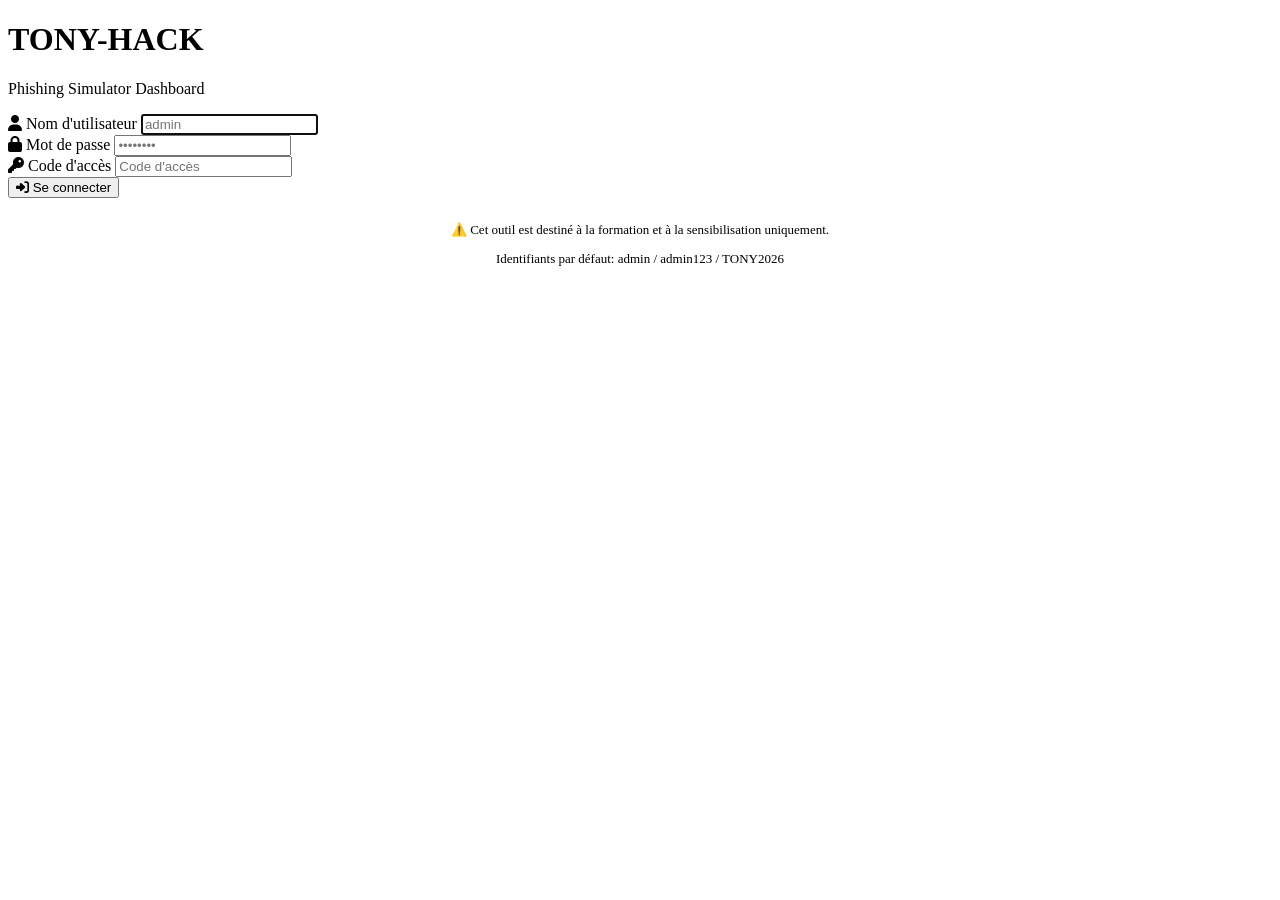
==== templates/auth/login.html @ c16cb089 "TONY-HACK - Version initiale" ====
<!DOCTYPE html>
<html lang="fr">
<head>
    <meta charset="UTF-8">
    <meta name="viewport" content="width=device-width, initial-scale=1.0">
    <title>TONY-HACK | Connexion</title>
    <link rel="stylesheet" href="{{ url_for('static', filename='css/style.css') }}">
    <link rel="stylesheet" href="https://cdnjs.cloudflare.com/ajax/libs/font-awesome/6.4.0/css/all.min.css">
</head>
<body>
    <div class="login-container">
        <div class="login-box">
            <div class="login-logo">
                <h1>TONY-HACK</h1>
                <p>Phishing Simulator Dashboard</p>
            </div>
            
            <form id="loginForm">
                <div class="form-group">
                    <label><i class="fas fa-user"></i> Nom d'utilisateur</label>
                    <input type="text" name="username" placeholder="admin" required autofocus>
                </div>
                
                <div class="form-group">
                    <label><i class="fas fa-lock"></i> Mot de passe</label>
                    <input type="password" name="password" placeholder="••••••••" required>
                </div>
                
                <div class="form-group">
                    <label><i class="fas fa-key"></i> Code d'accès</label>
                    <input type="password" name="access_code" placeholder="Code d'accès" required>
                </div>
                
                <button type="submit" class="btn btn-primary w-full">
                    <i class="fas fa-sign-in-alt"></i> Se connecter
                </button>
            </form>
            
            <div style="margin-top: 24px; text-align: center; color: var(--text-secondary); font-size: 13px;">
                <p>⚠️ Cet outil est destiné à la formation et à la sensibilisation uniquement.</p>
                <p style="margin-top: 8px;">Identifiants par défaut: admin / admin123 / TONY2026</p>
            </div>
        </div>
    </div>
    
    <div class="toast-container" id="toastContainer"></div>
    
    <script>
        document.getElementById('loginForm').addEventListener('submit', async (e) => {
            e.preventDefault();
            
            const formData = new FormData(e.target);
            
            try {
                const response = await fetch('/login', {
                    method: 'POST',
                    body: formData
                });
                
                const data = await response.json();
                
                if (data.success) {
                    showToast('Connexion réussie !', 'Redirection...', 'success');
                    setTimeout(() => {
                        window.location.href = data.redirect;
                    }, 1000);
                } else {
                    showToast('Erreur', data.message, 'error');
                }
            } catch (error) {
                showToast('Erreur', 'Une erreur est survenue', 'error');
            }
        });
        
        function showToast(title, message, type = 'info') {
            const container = document.getElementById('toastContainer');
            const toast = document.createElement('div');
            toast.className = `toast ${type}`;
            
            let icon = 'info-circle';
            if (type === 'success') icon = 'check-circle';
            if (type === 'error') icon = 'exclamation-circle';
            if (type === 'warning') icon = 'exclamation-triangle';
            
            toast.innerHTML = `
                <i class="fas fa-${icon}"></i>
                <div class="toast-content">
                    <div class="toast-title">${title}</div>
                    <div class="toast-message">${message}</div>
                </div>
            `;
            
            container.appendChild(toast);
            
            setTimeout(() => {
                toast.style.opacity = '0';
                toast.style.transform = 'translateX(100%)';
                setTimeout(() => toast.remove(), 300);
            }, 4000);
        }
    </script>
</body>
</html>
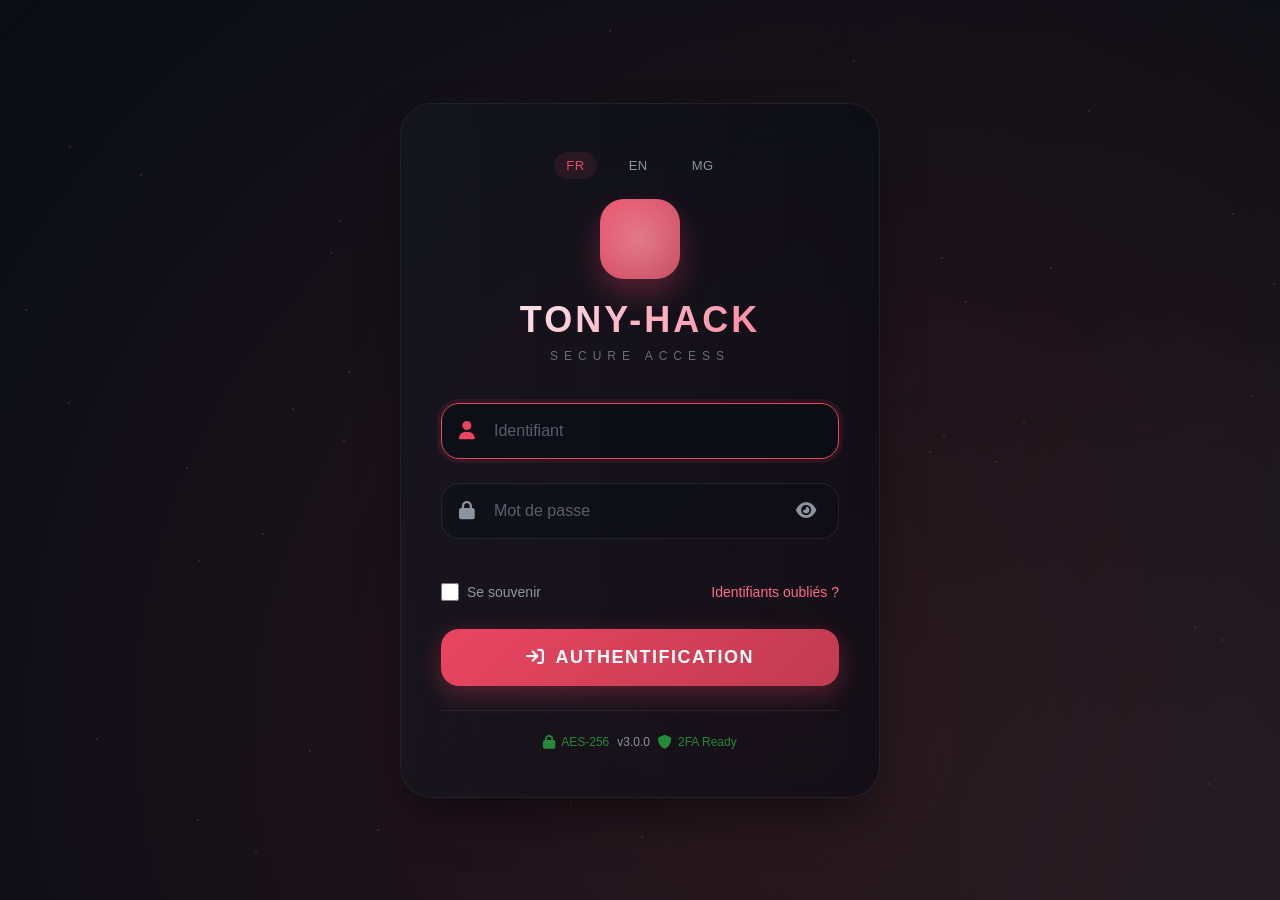
==== commit be4f892d: "Restore Ultra Pro ×100 Login (Stable)" ====
--- a/templates/auth/login.html
+++ b/templates/auth/login.html
@@ -2,102 +2,172 @@
 <html lang="fr">
 <head>
     <meta charset="UTF-8">
-    <meta name="viewport" content="width=device-width, initial-scale=1.0">
-    <title>TONY-HACK | Connexion</title>
+    <meta name="viewport" content="width=device-width, initial-scale=1.0, maximum-scale=1.0, user-scalable=no, viewport-fit=cover">
+    <title>TONY-HACK | Authentification Sécurisée</title>
     <link rel="stylesheet" href="{{ url_for('static', filename='css/style.css') }}">
     <link rel="stylesheet" href="https://cdnjs.cloudflare.com/ajax/libs/font-awesome/6.4.0/css/all.min.css">
+    <style>
+        /* ========== RESET & BASE ========== */
+        * { margin: 0; padding: 0; box-sizing: border-box; }
+        :root {
+            --primary: #e94560; --primary-dark: #c13b52; --primary-light: #ff6b8a;
+            --bg-dark: #0a0e14; --bg-card: rgba(22, 27, 34, 0.95); --text-primary: #ffffff;
+            --text-secondary: #8b949e; --border: rgba(233, 69, 96, 0.2); --success: #238636;
+            --danger: #218bff; --warning: #d29922; --info: #58a6ff; --glass-border: rgba(255, 255, 255, 0.08);
+            --glass-bg: rgba(10, 14, 20, 0.7); --shadow: 0 25px 50px -12px rgba(0, 0, 0, 0.5);
+            --shadow-hover: 0 30px 60px rgba(233, 69, 96, 0.15);
+        }
+        body {
+            font-family: -apple-system, BlinkMacSystemFont, 'Segoe UI', 'Inter', 'SF Pro Display', Roboto, sans-serif;
+            background: var(--bg-dark); min-height: 100vh; display: flex; align-items: center;
+            justify-content: center; padding: 20px; position: relative; overflow-x: hidden;
+        }
+        .bg-animation { position: fixed; top: 0; left: 0; right: 0; bottom: 0; z-index: -1; overflow: hidden; }
+        .bg-gradient {
+            position: absolute; width: 200%; height: 200%;
+            background: radial-gradient(circle at 30% 40%, rgba(233, 69, 96, 0.12) 0%, transparent 50%),
+                        radial-gradient(circle at 70% 60%, rgba(88, 166, 255, 0.08) 0%, transparent 50%),
+                        radial-gradient(circle at 50% 50%, rgba(210, 153, 34, 0.05) 0%, transparent 70%);
+            animation: gradientShift 20s ease-in-out infinite;
+        }
+        @keyframes gradientShift { 0%, 100% { transform: translate(0, 0) scale(1); } 33% { transform: translate(-5%, -3%) scale(1.1); } 66% { transform: translate(3%, 5%) scale(0.95); } }
+        .bg-particles { position: absolute; width: 100%; height: 100%; }
+        .particle { position: absolute; width: 2px; height: 2px; background: var(--primary); border-radius: 50%; opacity: 0.3; animation: float 15s infinite; }
+        @keyframes float { 0%, 100% { transform: translateY(0) translateX(0); opacity: 0; } 10% { opacity: 0.3; } 90% { opacity: 0.3; } }
+        .login-wrapper { position: relative; z-index: 10; width: 100%; max-width: 480px; animation: fadeInUp 0.6s cubic-bezier(0.16, 1, 0.3, 1); }
+        @keyframes fadeInUp { from { opacity: 0; transform: translateY(30px); } to { opacity: 1; transform: translateY(0); } }
+        .loading-overlay { position: fixed; top: 0; left: 0; right: 0; bottom: 0; background: rgba(10, 14, 20, 0.98); backdrop-filter: blur(20px); display: none; align-items: center; justify-content: center; z-index: 9999; }
+        .loading-overlay.active { display: flex; }
+        .loading-content { text-align: center; }
+        .loading-spinner { width: 80px; height: 80px; margin: 0 auto 30px; position: relative; }
+        .spinner-ring { position: absolute; width: 100%; height: 100%; border-radius: 50%; border: 3px solid transparent; }
+        .spinner-ring:nth-child(1) { border-top-color: var(--primary); animation: spin1 1.5s linear infinite; }
+        .spinner-ring:nth-child(2) { border-right-color: var(--primary-light); animation: spin2 2s linear infinite; }
+        .spinner-ring:nth-child(3) { border-bottom-color: var(--primary-dark); animation: spin3 2.5s linear infinite; }
+        @keyframes spin1 { 100% { transform: rotate(360deg); } } @keyframes spin2 { 100% { transform: rotate(-360deg); } } @keyframes spin3 { 100% { transform: rotate(360deg); } }
+        .loading-percentage { font-size: 24px; font-weight: 700; color: var(--primary); margin-bottom: 10px; }
+        .loading-text { color: var(--text-secondary); font-size: 14px; letter-spacing: 3px; text-transform: uppercase; }
+        .loading-bar { width: 200px; height: 3px; background: var(--border); border-radius: 3px; margin: 20px auto 0; overflow: hidden; }
+        .loading-bar-fill { height: 100%; background: linear-gradient(90deg, var(--primary), var(--primary-light)); border-radius: 3px; animation: fillBar 2s ease-in-out infinite; }
+        @keyframes fillBar { 0% { width: 0%; } 50% { width: 70%; } 100% { width: 100%; } }
+        .login-card { background: var(--glass-bg); backdrop-filter: blur(30px) saturate(180%); -webkit-backdrop-filter: blur(30px) saturate(180%); border: 1px solid var(--glass-border); border-radius: 32px; padding: 48px 40px; box-shadow: var(--shadow); transition: all 0.4s cubic-bezier(0.16, 1, 0.3, 1); position: relative; overflow: hidden; }
+        .login-card::before { content: ''; position: absolute; top: 0; left: -100%; width: 200%; height: 100%; background: linear-gradient(90deg, transparent, rgba(255,255,255,0.03), transparent); transition: left 0.8s; }
+        .login-card:hover::before { left: 100%; }
+        .login-card:hover { box-shadow: var(--shadow-hover); border-color: var(--primary); }
+        .logo-section { text-align: center; margin-bottom: 40px; }
+        .logo-icon { width: 80px; height: 80px; background: linear-gradient(135deg, var(--primary) 0%, var(--primary-dark) 100%); border-radius: 24px; display: flex; align-items: center; justify-content: center; margin: 0 auto 20px; box-shadow: 0 15px 30px rgba(233, 69, 96, 0.3); position: relative; overflow: hidden; }
+        .logo-icon::after { content: ''; position: absolute; top: -50%; left: -50%; width: 200%; height: 200%; background: radial-gradient(circle, rgba(255,255,255,0.3) 0%, transparent 70%); animation: shine 3s infinite; }
+        @keyframes shine { 0%, 100% { transform: translate(-30%, -30%); opacity: 0; } 50% { transform: translate(30%, 30%); opacity: 0.5; } }
+        .logo-icon i { font-size: 36px; color: white; filter: drop-shadow(0 2px 4px rgba(0,0,0,0.2)); }
+        .logo-text { font-size: 36px; font-weight: 800; letter-spacing: 3px; background: linear-gradient(135deg, #fff 0%, var(--primary-light) 100%); -webkit-background-clip: text; -webkit-text-fill-color: transparent; background-clip: text; text-transform: uppercase; margin-bottom: 8px; }
+        .logo-sub { font-size: 12px; color: var(--text-secondary); letter-spacing: 6px; text-transform: uppercase; opacity: 0.7; }
+        .input-group { margin-bottom: 24px; position: relative; }
+        .input-icon { position: absolute; left: 18px; top: 50%; transform: translateY(-50%); color: var(--text-secondary); font-size: 18px; transition: all 0.3s; z-index: 1; }
+        .input-group:focus-within .input-icon { color: var(--primary); }
+        .input-field { width: 100%; padding: 18px 18px 18px 52px; background: rgba(10, 14, 20, 0.5); border: 1.5px solid var(--glass-border); border-radius: 18px; color: var(--text-primary); font-size: 16px; font-weight: 400; outline: none; transition: all 0.3s cubic-bezier(0.16, 1, 0.3, 1); }
+        .input-field:focus { border-color: var(--primary); background: rgba(10, 14, 20, 0.7); box-shadow: 0 0 0 4px rgba(233, 69, 96, 0.1); }
+        .input-field::placeholder { color: var(--text-secondary); font-weight: 300; opacity: 0.6; }
+        .password-toggle { position: absolute; right: 18px; top: 50%; transform: translateY(-50%); background: none; border: none; color: var(--text-secondary); cursor: pointer; font-size: 18px; padding: 5px; transition: all 0.2s; z-index: 2; }
+        .password-toggle:hover { color: var(--primary); }
+        .access-code-container { max-height: 0; opacity: 0; overflow: hidden; transition: max-height 0.4s ease, opacity 0.3s ease, margin 0.3s ease; margin: 0; }
+        .access-code-container.show { max-height: 100px; opacity: 1; margin-bottom: 24px; }
+        .form-options { display: flex; align-items: center; justify-content: space-between; margin: 20px 0 28px; }
+        .remember-me { display: flex; align-items: center; gap: 8px; cursor: pointer; color: var(--text-secondary); font-size: 14px; }
+        .remember-me input { width: 18px; height: 18px; accent-color: var(--primary); cursor: pointer; }
+        .forgot-link { color: var(--primary-light); font-size: 14px; text-decoration: none; transition: all 0.2s; }
+        .forgot-link:hover { color: var(--primary); text-decoration: underline; }
+        .login-btn { width: 100%; padding: 18px; background: linear-gradient(135deg, var(--primary) 0%, var(--primary-dark) 100%); color: white; border: none; border-radius: 18px; font-size: 18px; font-weight: 700; letter-spacing: 1.5px; cursor: pointer; transition: all 0.3s cubic-bezier(0.16, 1, 0.3, 1); box-shadow: 0 8px 25px rgba(233, 69, 96, 0.3); position: relative; overflow: hidden; text-transform: uppercase; display: flex; align-items: center; justify-content: center; gap: 10px; }
+        .login-btn::before { content: ''; position: absolute; top: 0; left: -100%; width: 100%; height: 100%; background: linear-gradient(90deg, transparent, rgba(255,255,255,0.2), transparent); transition: left 0.6s; }
+        .login-btn:hover { transform: translateY(-3px); box-shadow: 0 15px 35px rgba(233, 69, 96, 0.4); }
+        .login-btn:hover::before { left: 100%; }
+        .login-btn:active { transform: translateY(0); }
+        .login-btn:disabled { opacity: 0.6; cursor: not-allowed; transform: none; }
+        .login-btn i { font-size: 18px; }
+        .error-container { margin-bottom: 24px; }
+        .error-message { background: rgba(218, 54, 51, 0.08); border: 1px solid rgba(218, 54, 51, 0.3); border-radius: 14px; padding: 14px 18px; color: var(--danger); font-size: 14px; display: none; align-items: center; gap: 12px; backdrop-filter: blur(10px); animation: shake 0.5s; }
+        @keyframes shake { 0%, 100% { transform: translateX(0); } 10%, 30%, 50%, 70%, 90% { transform: translateX(-5px); } 20%, 40%, 60%, 80% { transform: translateX(5px); } }
+        .error-message.show { display: flex; }
+        .error-message i { font-size: 20px; }
+        .error-text { flex: 1; }
+        .attempts-counter { font-size: 12px; color: var(--text-secondary); margin-top: 8px; text-align: right; }
+        .security-info { display: flex; align-items: center; justify-content: center; gap: 8px; margin-top: 24px; padding-top: 24px; border-top: 1px solid var(--glass-border); }
+        .security-badge { display: flex; align-items: center; gap: 6px; color: var(--success); font-size: 12px; }
+        .security-badge i { font-size: 14px; }
+        .version-badge { color: var(--text-secondary); font-size: 12px; }
+        .language-selector { display: flex; align-items: center; justify-content: center; gap: 20px; margin-bottom: 20px; }
+        .lang-btn { background: none; border: none; color: var(--text-secondary); font-size: 13px; font-weight: 500; cursor: pointer; padding: 6px 12px; border-radius: 20px; transition: all 0.2s; text-transform: uppercase; letter-spacing: 0.5px; }
+        .lang-btn:hover { color: var(--text-primary); background: rgba(255,255,255,0.05); }
+        .lang-btn.active { color: var(--primary); background: rgba(233, 69, 96, 0.1); }
+        .toast-container { position: fixed; bottom: 24px; right: 24px; z-index: 10000; display: flex; flex-direction: column; gap: 12px; }
+        .toast { background: var(--bg-card); backdrop-filter: blur(20px); border: 1px solid var(--glass-border); border-radius: 14px; padding: 16px 20px; display: flex; align-items: center; gap: 14px; min-width: 320px; box-shadow: 0 10px 40px rgba(0,0,0,0.3); animation: slideIn 0.4s cubic-bezier(0.16, 1, 0.3, 1); }
+        @keyframes slideIn { from { opacity: 0; transform: translateX(100%); } to { opacity: 1; transform: translateX(0); } }
+        .toast.success { border-left: 4px solid var(--success); }
+        .toast.error { border-left: 4px solid var(--danger); }
+        .toast.info { border-left: 4px solid var(--info); }
+        .toast.warning { border-left: 4px solid var(--warning); }
+        .toast i { font-size: 22px; }
+        .toast.success i { color: var(--success); }
+        .toast.error i { color: var(--danger); }
+        .toast.info i { color: var(--info); }
+        .toast.warning i { color: var(--warning); }
+        .toast-content { flex: 1; }
+        .toast-title { font-weight: 700; margin-bottom: 4px; color: var(--text-primary); }
+        .toast-message { font-size: 13px; color: var(--text-secondary); }
+        .toast-close { color: var(--text-secondary); cursor: pointer; padding: 4px; transition: color 0.2s; }
+        .toast-close:hover { color: var(--text-primary); }
+        .session-warning { position: fixed; top: 20px; left: 50%; transform: translateX(-50%); background: var(--warning); color: var(--bg-dark); padding: 14px 24px; border-radius: 40px; font-size: 14px; font-weight: 600; z-index: 10001; display: none; align-items: center; gap: 12px; box-shadow: 0 10px 30px rgba(210, 153, 34, 0.3); animation: slideDown 0.3s; }
+        @keyframes slideDown { from { opacity: 0; transform: translate(-50%, -100%); } to { opacity: 1; transform: translate(-50%, 0); } }
+        .session-warning.show { display: flex; }
+        .session-warning button { background: var(--bg-dark); color: white; border: none; padding: 6px 16px; border-radius: 20px; font-weight: 600; cursor: pointer; margin-left: 12px; }
+        @media (max-width: 480px) { .login-card { padding: 36px 24px; } .logo-text { font-size: 28px; } .input-field { padding: 16px 16px 16px 48px; font-size: 15px; } .toast { min-width: auto; width: calc(100vw - 40px); } }
+    </style>
 </head>
 <body>
-    <div class="login-container">
-        <div class="login-box">
-            <div class="login-logo">
-                <h1>TONY-HACK</h1>
-                <p>Phishing Simulator Dashboard</p>
-            </div>
-            
-            <form id="loginForm">
-                <div class="form-group">
-                    <label><i class="fas fa-user"></i> Nom d'utilisateur</label>
-                    <input type="text" name="username" placeholder="admin" required autofocus>
-                </div>
-                
-                <div class="form-group">
-                    <label><i class="fas fa-lock"></i> Mot de passe</label>
-                    <input type="password" name="password" placeholder="••••••••" required>
-                </div>
-                
-                <div class="form-group">
-                    <label><i class="fas fa-key"></i> Code d'accès</label>
-                    <input type="password" name="access_code" placeholder="Code d'accès" required>
-                </div>
-                
-                <button type="submit" class="btn btn-primary w-full">
-                    <i class="fas fa-sign-in-alt"></i> Se connecter
-                </button>
-            </form>
-            
-            <div style="margin-top: 24px; text-align: center; color: var(--text-secondary); font-size: 13px;">
-                <p>⚠️ Cet outil est destiné à la formation et à la sensibilisation uniquement.</p>
-                <p style="margin-top: 8px;">Identifiants par défaut: admin / admin123 / TONY2026</p>
-            </div>
+    <div class="bg-animation"><div class="bg-gradient"></div><div class="bg-particles" id="particles"></div></div>
+    <div class="loading-overlay" id="loadingOverlay">
+        <div class="loading-content">
+            <div class="loading-spinner"><div class="spinner-ring"></div><div class="spinner-ring"></div><div class="spinner-ring"></div></div>
+            <div class="loading-percentage" id="loadingPercentage">0%</div>
+            <div class="loading-text">Authentification en cours</div>
+            <div class="loading-bar"><div class="loading-bar-fill"></div></div>
         </div>
     </div>
-    
+    <div class="session-warning" id="sessionWarning"><i class="fas fa-clock"></i><span>Session expire dans <span id="timeoutCountdown">60</span>s</span><button onclick="extendSession()">Prolonger</button></div>
+    <div class="login-wrapper">
+        <div class="login-card">
+            <div class="language-selector"><button class="lang-btn active" onclick="setLanguage('fr')">FR</button><button class="lang-btn" onclick="setLanguage('en')">EN</button><button class="lang-btn" onclick="setLanguage('mg')">MG</button></div>
+            <div class="logo-section"><div class="logo-icon"><i class="fas fa-shield-hal"></i></div><div class="logo-text">TONY-HACK</div><div class="logo-sub">SECURE ACCESS</div></div>
+            <div class="error-container"><div class="error-message" id="errorMessage"><i class="fas fa-exclamation-triangle"></i><span class="error-text" id="errorText">Identifiants incorrects</span></div><div class="attempts-counter" id="attemptsCounter"></div></div>
+            <form id="loginForm" method="POST">
+                <div class="input-group"><i class="fas fa-user input-icon"></i><input type="text" name="username" id="username" class="input-field" placeholder="Identifiant" autocomplete="off" required autofocus></div>
+                <div class="input-group"><i class="fas fa-lock input-icon"></i><input type="password" name="password" id="passwordField" class="input-field" placeholder="Mot de passe" autocomplete="off" required><button type="button" class="password-toggle" onclick="togglePassword()"><i class="fas fa-eye" id="toggleIcon"></i></button></div>
+                <div class="access-code-container" id="accessCodeContainer"><div class="input-group"><i class="fas fa-key input-icon"></i><input type="password" name="access_code" id="accessCodeField" class="input-field" placeholder="Code de sécurité" autocomplete="off"><button type="button" class="password-toggle" onclick="toggleAccessCode()"><i class="fas fa-eye" id="accessToggleIcon"></i></button></div></div>
+                <div class="form-options"><label class="remember-me"><input type="checkbox" name="remember" id="rememberMe"><span>Se souvenir</span></label><a href="#" class="forgot-link">Identifiants oubliés ?</a></div>
+                <button type="submit" class="login-btn" id="loginBtn"><i class="fas fa-arrow-right-to-bracket"></i><span>Authentification</span></button>
+            </form>
+            <div class="security-info"><div class="security-badge"><i class="fas fa-lock"></i><span>AES-256</span></div><span class="version-badge">v3.0.0</span><div class="security-badge"><i class="fas fa-shield"></i><span>2FA Ready</span></div></div>
+        </div>
+    </div>
     <div class="toast-container" id="toastContainer"></div>
-    
     <script>
-        document.getElementById('loginForm').addEventListener('submit', async (e) => {
-            e.preventDefault();
-            
-            const formData = new FormData(e.target);
-            
-            try {
-                const response = await fetch('/login', {
-                    method: 'POST',
-                    body: formData
-                });
-                
-                const data = await response.json();
-                
-                if (data.success) {
-                    showToast('Connexion réussie !', 'Redirection...', 'success');
-                    setTimeout(() => {
-                        window.location.href = data.redirect;
-                    }, 1000);
-                } else {
-                    showToast('Erreur', data.message, 'error');
-                }
-            } catch (error) {
-                showToast('Erreur', 'Une erreur est survenue', 'error');
-            }
-        });
-        
-        function showToast(title, message, type = 'info') {
-            const container = document.getElementById('toastContainer');
-            const toast = document.createElement('div');
-            toast.className = `toast ${type}`;
-            
-            let icon = 'info-circle';
-            if (type === 'success') icon = 'check-circle';
-            if (type === 'error') icon = 'exclamation-circle';
-            if (type === 'warning') icon = 'exclamation-triangle';
-            
-            toast.innerHTML = `
-                <i class="fas fa-${icon}"></i>
-                <div class="toast-content">
-                    <div class="toast-title">${title}</div>
-                    <div class="toast-message">${message}</div>
-                </div>
-            `;
-            
-            container.appendChild(toast);
-            
-            setTimeout(() => {
-                toast.style.opacity = '0';
-                toast.style.transform = 'translateX(100%)';
-                setTimeout(() => toast.remove(), 300);
-            }, 4000);
-        }
+        let failedAttempts=0;const MAX_ATTEMPTS=5;let sessionTimeout,timeoutWarning,currentLanguage='fr';
+        const translations={fr:{username:'Identifiant',password:'Mot de passe',accessCode:'Code de sécurité',login:'Authentification',remember:'Se souvenir',forgot:'Identifiants oubliés ?',error:'Identifiants incorrects',locked:'Compte verrouillé. Réessayez dans {minutes} minutes.',attempts:'Tentatives: {current}/{max}',loading:'Authentification en cours',sessionExpiring:'Session expire dans {seconds}s',extend:'Prolonger'},en:{username:'Username',password:'Password',accessCode:'Security Code',login:'Authenticate',remember:'Remember me',forgot:'Forgot credentials?',error:'Invalid credentials',locked:'Account locked. Try again in {minutes} minutes.',attempts:'Attempts: {current}/{max}',loading:'Authenticating',sessionExpiring:'Session expires in {seconds}s',extend:'Extend'},mg:{username:'Solon\'anarana',password:'Teny miafina',accessCode:'Kaody fiarovana',login:'Hiditra',remember:'Tsarovy',forgot:'Adino ny teny miafina?',error:'Diso ny solon\'anarana na teny miafina',locked:'Voahidy ny kaonty. Andramo afaka {minutes} minitra.',attempts:'Andrana: {current}/{max}',loading:'Eo am-pidirana',sessionExpiring:'Hifarana afaka {seconds}s ny session',extend:'Hanitatra'}};
+        document.addEventListener('DOMContentLoaded',function(){generateParticles();setupPasswordField();loadSavedCredentials();startSessionTimeout();updateLanguage();});
+        function generateParticles(){const c=document.getElementById('particles');for(let i=0;i<50;i++){const p=document.createElement('div');p.className='particle';p.style.left=Math.random()*100+'%';p.style.top=Math.random()*100+'%';p.style.animationDelay=Math.random()*15+'s';p.style.animationDuration=(10+Math.random()*20)+'s';c.appendChild(p);}}
+        function setupPasswordField(){const p=document.getElementById('passwordField'),a=document.getElementById('accessCodeContainer');p.addEventListener('focus',()=>a.classList.add('show'));p.addEventListener('input',function(){if(this.value.length>=3)a.classList.add('show');});}
+        function loadSavedCredentials(){const s=localStorage.getItem('tony_hack_remember');if(s){try{const c=JSON.parse(s);document.getElementById('username').value=c.username||'';document.getElementById('rememberMe').checked=true;}catch(e){}}}
+        function togglePassword(){const f=document.getElementById('passwordField'),i=document.getElementById('toggleIcon');if(f.type==='password'){f.type='text';i.classList.remove('fa-eye');i.classList.add('fa-eye-slash');}else{f.type='password';i.classList.remove('fa-eye-slash');i.classList.add('fa-eye');}}
+        function toggleAccessCode(){const f=document.getElementById('accessCodeField'),i=document.getElementById('accessToggleIcon');if(f.type==='password'){f.type='text';i.classList.remove('fa-eye');i.classList.add('fa-eye-slash');}else{f.type='password';i.classList.remove('fa-eye-slash');i.classList.add('fa-eye');}}
+        function setLanguage(l){currentLanguage=l;document.querySelectorAll('.lang-btn').forEach(b=>{b.classList.remove('active');if(b.textContent.trim().toLowerCase()===l)b.classList.add('active');});updateLanguage();localStorage.setItem('tony_hack_lang',l);}
+        function updateLanguage(){const t=translations[currentLanguage];document.getElementById('username').placeholder=t.username;document.getElementById('passwordField').placeholder=t.password;document.getElementById('accessCodeField').placeholder=t.accessCode;document.querySelector('.login-btn span').textContent=t.login;document.querySelector('.remember-me span').textContent=t.remember;document.querySelector('.forgot-link').textContent=t.forgot;document.querySelector('.loading-text').textContent=t.loading;const s=localStorage.getItem('tony_hack_lang');if(s){currentLanguage=s;document.querySelectorAll('.lang-btn').forEach(b=>{b.classList.remove('active');if(b.textContent.trim().toLowerCase()===s)b.classList.add('active');});}}
+        function showToast(title,message,type='info'){const c=document.getElementById('toastContainer'),t=document.createElement('div');t.className=`toast ${type}`;let i='info-circle';if(type==='success')i='check-circle';if(type==='error')i='exclamation-circle';if(type==='warning')i='exclamation-triangle';t.innerHTML=`<i class="fas fa-${i}"></i><div class="toast-content"><div class="toast-title">${title}</div><div class="toast-message">${message}</div></div><div class="toast-close" onclick="this.parentElement.remove()"><i class="fas fa-times"></i></div>`;c.appendChild(t);setTimeout(()=>{t.style.opacity='0';t.style.transform='translateX(100%)';setTimeout(()=>t.remove(),300);},5000);}
+        function startSessionTimeout(){const S=30*60*1000,W=5*60*1000;timeoutWarning=setTimeout(()=>{showSessionWarning();},S-W);sessionTimeout=setTimeout(()=>{showToast('Session expirée','Veuillez vous reconnecter','warning');setTimeout(()=>location.reload(),2000);},S);}
+        function showSessionWarning(){const w=document.getElementById('sessionWarning'),c=document.getElementById('timeoutCountdown');let s=300;w.classList.add('show');const i=setInterval(()=>{s--;c.textContent=s;if(s<=0){clearInterval(i);w.classList.remove('show');}},1000);window.extendSession=function(){clearInterval(i);w.classList.remove('show');clearTimeout(sessionTimeout);clearTimeout(timeoutWarning);startSessionTimeout();showToast('Session prolongée','Votre session a été prolongée','success');};}
+        document.getElementById('loginForm').addEventListener('submit',async(e)=>{e.preventDefault();const l=document.getElementById('loadingOverlay'),err=document.getElementById('errorMessage'),errT=document.getElementById('errorText'),btn=document.getElementById('loginBtn'),pct=document.getElementById('loadingPercentage'),t=translations[currentLanguage];err.classList.remove('show');l.classList.add('active');btn.disabled=true;let prog=0;const progInt=setInterval(()=>{prog+=Math.random()*15;if(prog>=90)prog=90;pct.textContent=Math.min(Math.floor(prog),90)+'%';},200);const f=new FormData(e.target);if(document.getElementById('rememberMe').checked){localStorage.setItem('tony_hack_remember',JSON.stringify({username:f.get('username')}));}else{localStorage.removeItem('tony_hack_remember');}
+        try{const r=await fetch('/login',{method:'POST',body:f});clearInterval(progInt);pct.textContent='100%';const d=await r.json();if(d.success){showToast('Succès','Authentification réussie','success');setTimeout(()=>{window.location.href=d.redirect;},800);}else{failedAttempts++;updateAttemptsCounter(t);l.classList.remove('active');btn.disabled=false;errT.textContent=d.message||t.error;err.classList.add('show');document.getElementById('accessCodeContainer').classList.add('show');showToast('Erreur',d.message||t.error,'error');if(d.message&&d.message.includes('verrouillé')){btn.disabled=true;setTimeout(()=>{btn.disabled=false;failedAttempts=0;updateAttemptsCounter(t);},15*60*1000);}}}catch(er){clearInterval(progInt);l.classList.remove('active');btn.disabled=false;errT.textContent='Erreur de connexion';err.classList.add('show');showToast('Erreur','Impossible de se connecter au serveur','error');}});
+        function updateAttemptsCounter(t){const c=document.getElementById('attemptsCounter');if(failedAttempts>0){c.textContent=t.attempts.replace('{current}',failedAttempts).replace('{max}',MAX_ATTEMPTS);}else{c.textContent='';}}
+        document.addEventListener('keydown',(e)=>{if(e.ctrlKey&&e.key==='Enter'){e.preventDefault();document.getElementById('loginForm').dispatchEvent(new Event('submit'));}if(e.key==='Escape'){document.querySelectorAll('.toast').forEach(t=>t.remove());document.getElementById('sessionWarning')?.classList.remove('show');}});
+        let isSubmitting=false;document.getElementById('loginForm').addEventListener('submit',function(e){if(isSubmitting){e.preventDefault();return false;}isSubmitting=true;setTimeout(()=>{isSubmitting=false;},2000);});
     </script>
 </body>
 </html>
